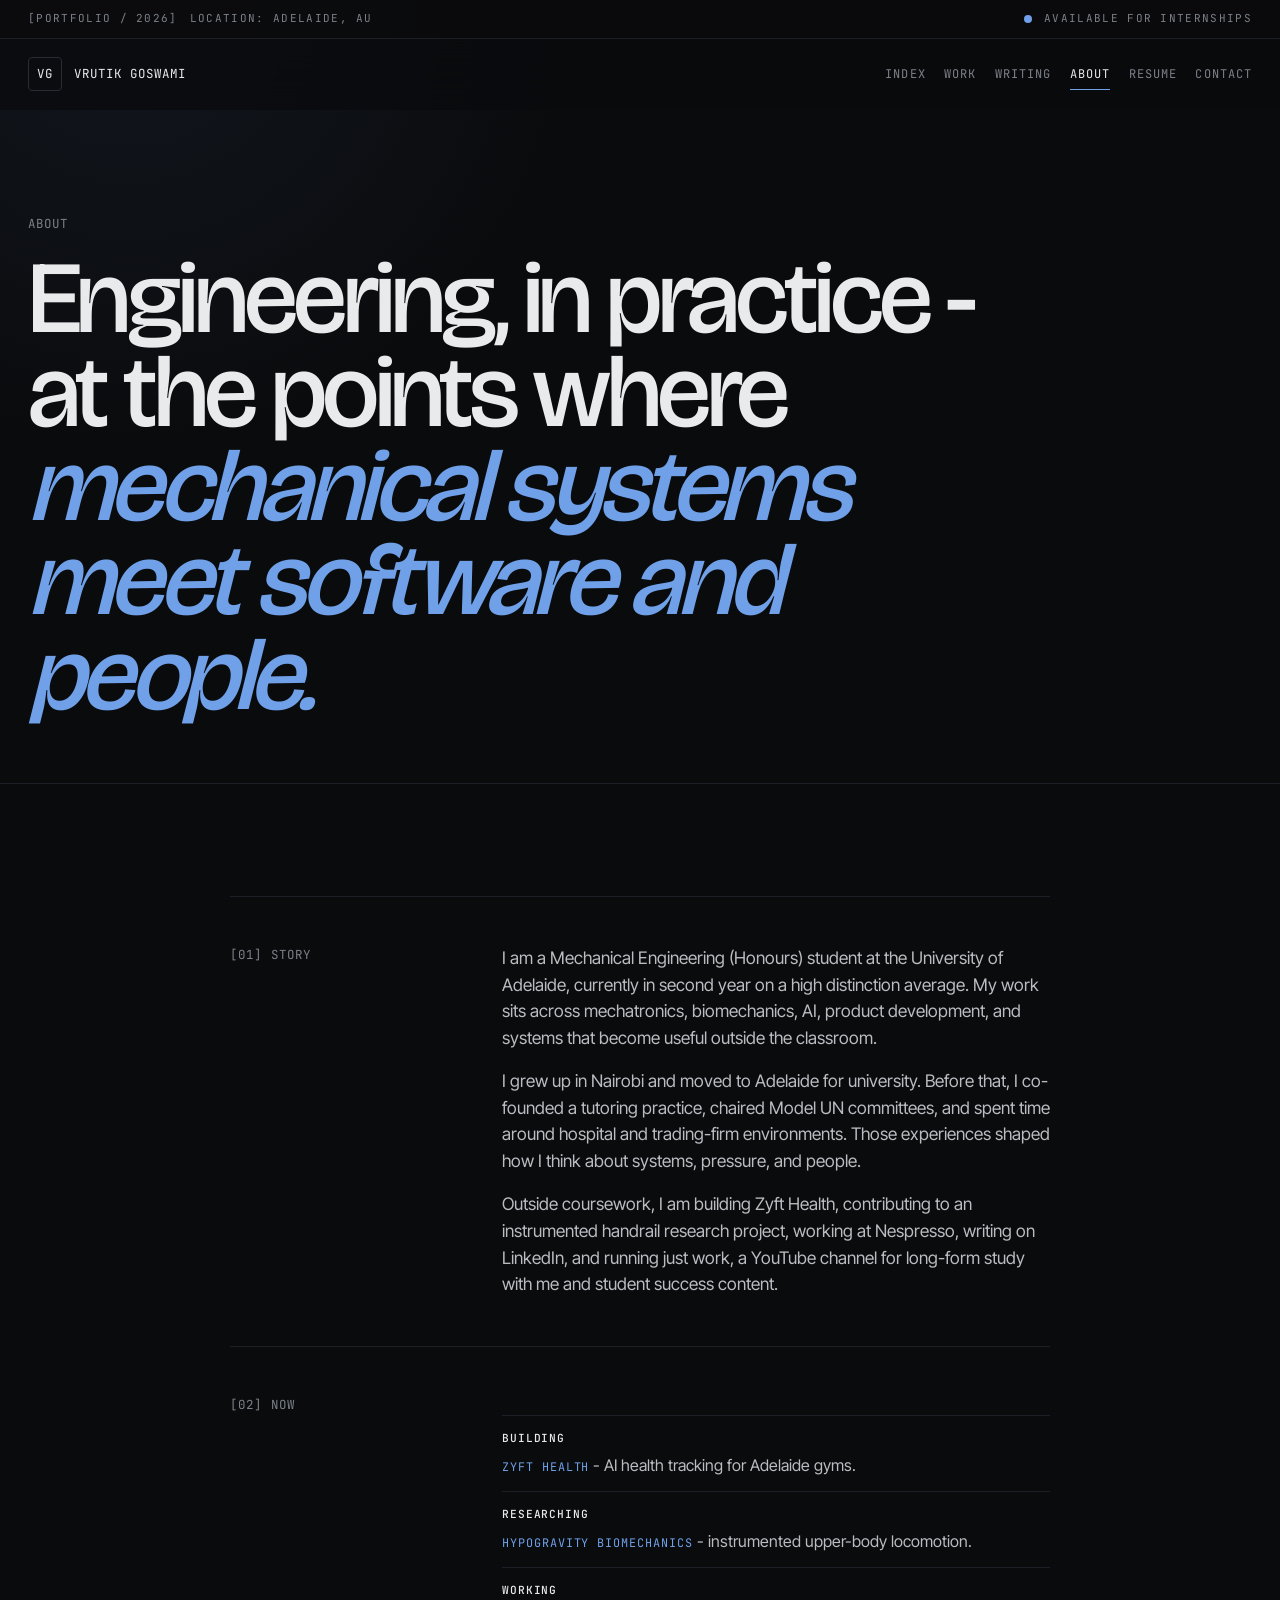
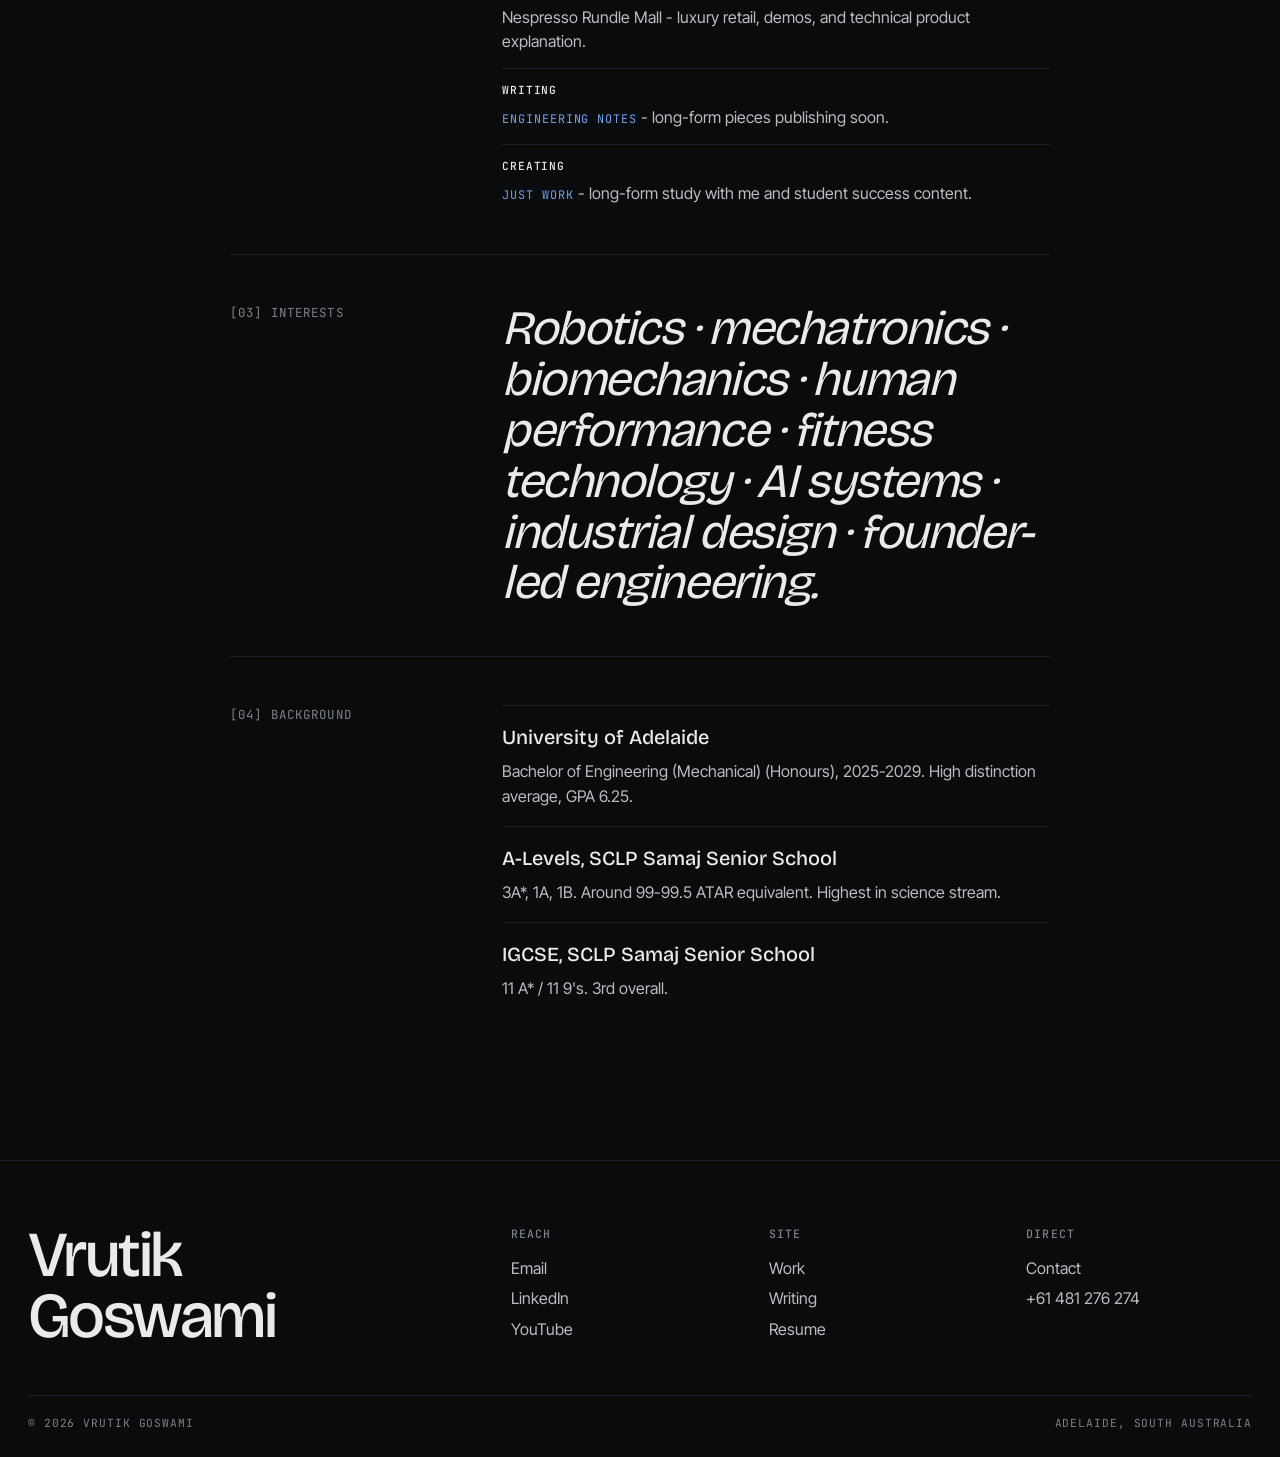
==== about.html @ ba820db0 "Publish portfolio website" ====
<!DOCTYPE html>
<html lang="en">
<head>
  <meta charset="utf-8">
  <meta name="viewport" content="width=device-width, initial-scale=1">
  <title>About &mdash; Vrutik Goswami</title>
  <meta name="description" content="About Vrutik Goswami: mechanical engineering student in Adelaide working across mechatronics, biomechanics, AI systems, and product development.">
  <meta name="theme-color" content="#0A0B0D">
  <meta property="og:title" content="About &mdash; Vrutik Goswami">
  <meta property="og:description" content="Vrutik Goswami's background, current work, interests, and engineering story.">
  <meta property="og:type" content="website">
  <meta property="og:url" content="https://vrutikgoswami.github.io/about.html">
  <link rel="preconnect" href="https://fonts.googleapis.com">
  <link rel="preconnect" href="https://fonts.gstatic.com" crossorigin>
  <link href="https://fonts.googleapis.com/css2?family=Bricolage+Grotesque:wght@400;500;600&family=Inter+Tight:wght@400;500;600&family=JetBrains+Mono:wght@400;500&display=swap" rel="stylesheet">
  <link rel="stylesheet" href="assets/css/styles.css">
</head>
<body>
  <div class="site-status"><div class="container status-inner"><div class="status-left"><span>[PORTFOLIO / 2026]</span><span>LOCATION: ADELAIDE, AU</span></div><div class="status-right"><span class="status-dot" aria-hidden="true"></span><span>AVAILABLE FOR INTERNSHIPS</span></div></div></div>
  <header class="site-header" data-header>
    <nav class="container nav" aria-label="Primary navigation">
      <a class="brand" href="index.html"><span class="brand-mark">VG</span><span>Vrutik Goswami</span></a>
      <button class="nav-toggle" type="button" data-nav-toggle aria-label="Toggle navigation" aria-expanded="false"><span></span></button>
      <div class="nav-links"><a href="index.html">Index</a><a href="projects.html">Work</a><a href="writing.html">Writing</a><a href="about.html" aria-current="page">About</a><a href="resume.html">Resume</a><a href="contact.html">Contact</a></div>
    </nav>
  </header>

  <main>
    <section class="page-hero">
      <div class="container">
        <p class="eyebrow">About</p>
        <h1 class="page-title">Engineering, in practice - at the points where <em class="accent">mechanical systems meet software and people.</em></h1>
      </div>
    </section>

    <section class="section">
      <div class="container-narrow">
        <article class="about-grid reveal">
          <div class="sticky-label">[01] Story</div>
          <div class="prose">
            <p>I am a Mechanical Engineering (Honours) student at the University of Adelaide, currently in second year on a high distinction average. My work sits across mechatronics, biomechanics, AI, product development, and systems that become useful outside the classroom.</p>
            <p>I grew up in Nairobi and moved to Adelaide for university. Before that, I co-founded a tutoring practice, chaired Model UN committees, and spent time around hospital and trading-firm environments. Those experiences shaped how I think about systems, pressure, and people.</p>
            <p>Outside coursework, I am building Zyft Health, contributing to an instrumented handrail research project, working at Nespresso, writing on LinkedIn, and running just work, a YouTube channel for long-form study with me and student success content.</p>
          </div>
        </article>
        <article class="about-grid reveal">
          <div class="sticky-label">[02] Now</div>
          <ul class="focus-list">
            <li><strong>Building</strong><span><a class="text-link" href="zyft-health.html">Zyft Health</a> - AI health tracking for Adelaide gyms.</span></li>
            <li><strong>Researching</strong><span><a class="text-link" href="handrail.html">Hypogravity biomechanics</a> - instrumented upper-body locomotion.</span></li>
            <li><strong>Working</strong><span>Nespresso Rundle Mall - luxury retail, demos, and technical product explanation.</span></li>
            <li><strong>Writing</strong><span><a class="text-link" href="writing.html">Engineering notes</a> - long-form pieces publishing soon.</span></li>
            <li><strong>Creating</strong><span><a class="text-link" href="https://www.youtube.com/@justworkingofficial">just work</a> - long-form study with me and student success content.</span></li>
          </ul>
        </article>
        <article class="about-grid reveal">
          <div class="sticky-label">[03] Interests</div>
          <p class="large-line">Robotics &middot; mechatronics &middot; biomechanics &middot; human performance &middot; fitness technology &middot; AI systems &middot; industrial design &middot; founder-led engineering.</p>
        </article>
        <article class="about-grid reveal">
          <div class="sticky-label">[04] Background</div>
          <ul class="entry-list">
            <li><h3>University of Adelaide</h3><p>Bachelor of Engineering (Mechanical) (Honours), 2025-2029. High distinction average, GPA 6.25.</p></li>
            <li><h3>A-Levels, SCLP Samaj Senior School</h3><p>3A*, 1A, 1B. Around 99-99.5 ATAR equivalent. Highest in science stream.</p></li>
            <li><h3>IGCSE, SCLP Samaj Senior School</h3><p>11 A* / 11 9's. 3rd overall.</p></li>
          </ul>
        </article>
      </div>
    </section>
  </main>

  <footer class="site-footer">
    <div class="container"><div class="footer-grid"><div><p class="footer-brand">Vrutik<br>Goswami</p></div><div class="footer-col"><h2>Reach</h2><a href="mailto:vrutikgoswami2@gmail.com">Email</a><a href="https://www.linkedin.com/in/vrutik-goswami-198703352/">LinkedIn</a><a href="https://www.youtube.com/@justworkingofficial">YouTube</a></div><div class="footer-col"><h2>Site</h2><a href="projects.html">Work</a><a href="writing.html">Writing</a><a href="resume.html">Resume</a></div><div class="footer-col"><h2>Direct</h2><a href="contact.html">Contact</a><a href="tel:+61481276274">+61 481 276 274</a></div></div><div class="footer-bottom"><span>&copy; <span data-year></span> Vrutik Goswami</span><span>Adelaide, South Australia</span></div></div>
  </footer>
  <script src="assets/js/main.js"></script>
</body>
</html>
---- assets/css/styles.css ----
:root {
  --bg: #0a0b0d;
  --bg-elev: #101216;
  --bg-elev-2: #161920;
  --fg: #e8eaec;
  --fg-soft: #b9bcc1;
  --fg-muted: #7c8088;
  --fg-subtle: #4a4d54;
  --line: #1c1f26;
  --line-strong: #282c34;
  --accent: #6fa0e8;
  --accent-soft: rgba(111, 160, 232, 0.1);
  --font-display: "Bricolage Grotesque", system-ui, sans-serif;
  --font-body: "Inter Tight", system-ui, sans-serif;
  --font-mono: "JetBrains Mono", ui-monospace, SFMono-Regular, Menlo, monospace;
  --container: 1280px;
  --narrow: 820px;
  --gutter: 1.75rem;
  --ease: cubic-bezier(0.2, 0.85, 0.3, 1);
}

* {
  box-sizing: border-box;
}

html {
  background: var(--bg);
  color: var(--fg);
  font-size: 16px;
  scroll-behavior: smooth;
}

body {
  margin: 0;
  min-width: 320px;
  background:
    radial-gradient(circle at 10% 0%, rgba(111, 160, 232, 0.08), transparent 28rem),
    var(--bg);
  color: var(--fg);
  font-family: var(--font-body);
  line-height: 1.55;
}

body.nav-open {
  overflow: hidden;
}

a {
  color: inherit;
  text-decoration: none;
}

a:focus-visible,
button:focus-visible {
  outline: 2px solid var(--accent);
  outline-offset: 4px;
}

img,
svg {
  display: block;
  max-width: 100%;
}

main {
  min-height: 60vh;
}

.container {
  width: min(100% - (var(--gutter) * 2), var(--container));
  margin-inline: auto;
}

.container-narrow {
  width: min(100% - (var(--gutter) * 2), var(--narrow));
  margin-inline: auto;
}

.site-status {
  border-bottom: 1px solid var(--line);
  background: rgba(10, 11, 13, 0.9);
  color: var(--fg-muted);
  font-family: var(--font-mono);
  font-size: 0.6875rem;
  letter-spacing: 0.12em;
  text-transform: uppercase;
}

.status-inner {
  display: flex;
  min-height: 38px;
  align-items: center;
  justify-content: space-between;
  gap: 1rem;
}

.status-left,
.status-right {
  display: flex;
  flex-wrap: wrap;
  align-items: center;
  gap: 0.75rem;
}

.status-dot {
  display: inline-block;
  width: 8px;
  height: 8px;
  border-radius: 999px;
  background: var(--accent);
  box-shadow: 0 0 0 0 rgba(111, 160, 232, 0.36);
  animation: pulse 2.4s infinite;
}

.site-header {
  position: sticky;
  top: 0;
  z-index: 50;
  border-bottom: 1px solid transparent;
  background: rgba(10, 11, 13, 0.78);
  backdrop-filter: blur(18px);
  transition: border-color 220ms var(--ease), background 220ms var(--ease);
}

.site-header.is-scrolled {
  border-color: var(--line);
  background: rgba(10, 11, 13, 0.94);
}

.nav {
  display: flex;
  min-height: 70px;
  align-items: center;
  justify-content: space-between;
  gap: 1.5rem;
}

.brand {
  display: inline-flex;
  align-items: center;
  gap: 0.75rem;
  font-family: var(--font-mono);
  font-size: 0.78rem;
  letter-spacing: 0.08em;
  text-transform: uppercase;
}

.brand-mark {
  display: grid;
  width: 34px;
  height: 34px;
  place-items: center;
  border: 1px solid var(--line-strong);
  border-radius: 4px;
  color: var(--fg);
}

.nav-links {
  display: flex;
  align-items: center;
  gap: 1.15rem;
  font-family: var(--font-mono);
  font-size: 0.75rem;
  letter-spacing: 0.09em;
  text-transform: uppercase;
}

.nav-links a {
  position: relative;
  color: var(--fg-muted);
  transition: color 200ms var(--ease);
}

.nav-links a::after {
  position: absolute;
  right: 0;
  bottom: -0.45rem;
  left: 0;
  height: 1px;
  background: var(--accent);
  content: "";
  transform: scaleX(0);
  transform-origin: left;
  transition: transform 220ms var(--ease);
}

.nav-links a:hover,
.nav-links a[aria-current="page"] {
  color: var(--fg);
}

.nav-links a[aria-current="page"]::after,
.nav-links a:hover::after {
  transform: scaleX(1);
}

.nav-toggle {
  display: none;
  width: 42px;
  height: 42px;
  border: 1px solid var(--line-strong);
  border-radius: 4px;
  background: var(--bg-elev);
  color: var(--fg);
  cursor: pointer;
}

.nav-toggle span,
.nav-toggle::before,
.nav-toggle::after {
  display: block;
  width: 18px;
  height: 1px;
  margin: 0 auto;
  background: currentColor;
  content: "";
  transition: transform 220ms var(--ease), opacity 220ms var(--ease);
}

.nav-toggle span {
  margin-block: 5px;
}

body.nav-open .nav-toggle::before {
  transform: translateY(6px) rotate(45deg);
}

body.nav-open .nav-toggle span {
  opacity: 0;
}

body.nav-open .nav-toggle::after {
  transform: translateY(-6px) rotate(-45deg);
}

.hero {
  position: relative;
  overflow: hidden;
  padding: 6.5rem 0 3.5rem;
}

.hero::before {
  position: absolute;
  inset: 0 auto auto 0;
  width: min(66vw, 760px);
  height: 560px;
  background-image:
    linear-gradient(rgba(255, 255, 255, 0.035) 1px, transparent 1px),
    linear-gradient(90deg, rgba(255, 255, 255, 0.035) 1px, transparent 1px);
  background-size: 44px 44px;
  content: "";
  mask-image: radial-gradient(circle at 0 0, black, transparent 72%);
  pointer-events: none;
}

.page-hero {
  padding: 6.5rem 0 3.75rem;
  border-bottom: 1px solid var(--line);
}

.eyebrow,
.meta-label,
.tile-index,
.tile-meta,
.mono {
  font-family: var(--font-mono);
  letter-spacing: 0.09em;
  text-transform: uppercase;
}

.eyebrow {
  margin: 0 0 1.15rem;
  color: var(--fg-muted);
  font-size: 0.78rem;
}

.hero-title,
.page-title {
  margin: 0;
  font-family: var(--font-display);
  font-weight: 500;
  letter-spacing: -0.045em;
}

.hero-title {
  max-width: 11ch;
  font-size: clamp(3.5rem, 11vw, 9rem);
  line-height: 0.9;
}

.page-title {
  max-width: 980px;
  font-size: clamp(3.25rem, 8vw, 7.5rem);
  line-height: 0.92;
}

.hero-copy,
.page-copy {
  max-width: 760px;
  color: var(--fg-soft);
  font-family: var(--font-display);
  font-size: clamp(1.45rem, 3vw, 2.35rem);
  line-height: 1.12;
  letter-spacing: -0.025em;
}

.page-copy {
  margin: 1.5rem 0 0;
}

.title-pop {
  color: var(--accent);
  font-style: italic;
}

.title-pop-strong {
  display: inline-block;
  color: var(--fg);
  font-size: 1.08em;
  text-decoration: underline;
  text-decoration-color: var(--accent);
  text-decoration-thickness: 0.08em;
  text-underline-offset: 0.12em;
}

.hero-copy em,
.page-copy em,
.accent {
  color: var(--accent);
  font-style: italic;
}

.tag-row {
  display: flex;
  flex-wrap: wrap;
  gap: 0.55rem;
  margin: 1.35rem 0 1.6rem;
}

.tag-pill {
  display: inline-flex;
  align-items: center;
  gap: 0.45rem;
  min-height: 30px;
  border: 1px solid var(--line-strong);
  border-radius: 999px;
  padding: 0.35rem 0.7rem;
  color: var(--fg-soft);
  font-family: var(--font-mono);
  font-size: 0.68rem;
  letter-spacing: 0.08em;
  text-transform: uppercase;
}

.tag-pill.accented {
  border-color: rgba(111, 160, 232, 0.45);
  background: var(--accent-soft);
  color: var(--fg);
}

.button-row {
  display: flex;
  flex-wrap: wrap;
  gap: 0.75rem;
  margin-top: 1.8rem;
}

.button {
  display: inline-flex;
  min-height: 44px;
  align-items: center;
  justify-content: center;
  border: 1px solid var(--line-strong);
  border-radius: 4px;
  padding: 0.75rem 1rem;
  background: var(--bg-elev);
  color: var(--fg);
  font-family: var(--font-mono);
  font-size: 0.76rem;
  letter-spacing: 0.08em;
  text-transform: uppercase;
  transition: border-color 220ms var(--ease), background 220ms var(--ease), color 220ms var(--ease), transform 220ms var(--ease);
}

.button:hover {
  border-color: var(--accent);
  background: var(--bg-elev-2);
  transform: translateY(-2px);
}

.button-primary {
  border-color: var(--fg);
  background: var(--fg);
  color: var(--bg);
}

.button-primary:hover {
  border-color: var(--accent);
  background: var(--accent);
  color: var(--bg);
}

.section {
  padding: 7rem 0;
}

.section-tight {
  padding: 4.5rem 0;
}

.tile-grid {
  display: grid;
  grid-auto-flow: dense;
  grid-template-columns: repeat(6, minmax(0, 1fr));
  gap: 1rem;
}

.tile {
  position: relative;
  display: flex;
  min-height: 280px;
  flex-direction: column;
  overflow: hidden;
  border: 1px solid var(--line);
  border-radius: 14px;
  padding: 1.75rem;
  background: var(--bg-elev);
  transition: border-color 250ms var(--ease), background 250ms var(--ease), transform 350ms var(--ease);
}

.tile:hover {
  border-color: var(--accent);
  background: var(--bg-elev-2);
  transform: translateY(-3px);
}

.tile:hover .arrow {
  transform: translateX(5px);
}

.tile:hover .visual::after {
  transform: scale(1.02);
}

.tile-large {
  grid-column: span 4;
  min-height: 560px;
}

.tile-medium {
  grid-column: span 3;
}

.tile-small {
  grid-column: span 2;
}

.tile-wide {
  grid-column: span 3;
}

.tile-full {
  grid-column: 1 / -1;
}

.tile-top {
  display: flex;
  align-items: center;
  justify-content: space-between;
  gap: 0.75rem;
  margin-bottom: 1.25rem;
}

.tile-index,
.tile-meta {
  color: var(--fg-muted);
  font-size: 0.72rem;
}

.tile-meta {
  display: inline-flex;
  align-items: center;
  gap: 0.45rem;
}

.tile-meta.live,
.tile-meta.progress {
  color: var(--accent);
}

.visual {
  position: relative;
  min-height: 190px;
  overflow: hidden;
  border: 1px solid var(--line);
  border-radius: 8px;
  margin-bottom: 1.55rem;
  background:
    linear-gradient(135deg, rgba(111, 160, 232, 0.08), transparent 45%),
    repeating-linear-gradient(90deg, rgba(255, 255, 255, 0.04) 0 1px, transparent 1px 24px),
    repeating-linear-gradient(0deg, rgba(255, 255, 255, 0.035) 0 1px, transparent 1px 24px),
    #0c0e12;
}

.visual::before,
.visual::after {
  position: absolute;
  content: "";
  transition: transform 320ms var(--ease);
}

.visual::before {
  inset: 16%;
  border: 1px dashed rgba(111, 160, 232, 0.32);
  border-radius: 6px;
}

.visual::after {
  right: 13%;
  bottom: 18%;
  width: 42%;
  height: 30%;
  border: 1px solid rgba(232, 234, 236, 0.18);
  border-radius: 8px;
  background: rgba(111, 160, 232, 0.06);
}

.visual-handrail::after {
  right: auto;
  left: 18%;
  width: 62%;
  height: 14px;
  border-radius: 999px;
  transform: rotate(-8deg);
}

.tile h2,
.tile h3 {
  margin: 0;
  font-family: var(--font-display);
  font-weight: 500;
  letter-spacing: -0.025em;
  line-height: 1.02;
}

.tile h2 {
  font-size: clamp(2.1rem, 4vw, 3.2rem);
}

.tile h3 {
  font-size: clamp(1.45rem, 2vw, 2rem);
}

.tile p {
  margin: 0.85rem 0 0;
  color: var(--fg-soft);
}

.tile-footer {
  display: flex;
  flex-wrap: wrap;
  align-items: end;
  justify-content: space-between;
  gap: 1rem;
  margin-top: auto;
  padding-top: 1.4rem;
}

.arrow-link,
.text-link {
  color: var(--fg);
  font-family: var(--font-mono);
  font-size: 0.74rem;
  letter-spacing: 0.08em;
  text-transform: uppercase;
}

.arrow {
  display: inline-block;
  transition: transform 220ms var(--ease);
}

.text-link {
  color: var(--accent);
}

.focus-list,
.stat-list,
.plain-list,
.dash-list {
  display: grid;
  gap: 0.85rem;
  margin: 1.25rem 0 0;
  padding: 0;
  list-style: none;
}

.focus-list li,
.stat-list li {
  display: grid;
  gap: 0.35rem;
  border-top: 1px solid var(--line);
  padding-top: 0.85rem;
}

.focus-list strong,
.stat-list strong,
.dash-list strong {
  color: var(--fg);
  font-family: var(--font-mono);
  font-size: 0.7rem;
  font-weight: 500;
  letter-spacing: 0.08em;
  text-transform: uppercase;
}

.focus-list span,
.stat-list span {
  color: var(--fg-soft);
}

.empty-state {
  display: grid;
  min-height: 160px;
  place-items: center;
  border: 1px dashed var(--line-strong);
  border-radius: 8px;
  margin-top: 1.35rem;
  padding: 1.5rem;
  color: var(--fg-muted);
  text-align: center;
}

.article-list {
  display: grid;
  gap: 1rem;
}

.article-card {
  display: grid;
  gap: 1rem;
  border: 1px solid var(--line);
  border-radius: 14px;
  padding: 1.5rem;
  background: var(--bg-elev);
  transition: border-color 250ms var(--ease), background 250ms var(--ease), transform 350ms var(--ease);
}

.article-card:hover {
  border-color: var(--accent);
  background: var(--bg-elev-2);
  transform: translateY(-3px);
}

.article-card h2 {
  margin: 0;
  font-family: var(--font-display);
  font-size: clamp(1.7rem, 3vw, 2.5rem);
  font-weight: 500;
  letter-spacing: -0.03em;
  line-height: 1;
}

.article-card p {
  margin: 0;
  color: var(--fg-soft);
}

.article-body {
  color: var(--fg-soft);
  font-size: 1.08rem;
}

.article-intro-grid {
  display: grid;
  grid-template-columns: minmax(0, 1.15fr) minmax(260px, 0.85fr);
  gap: 2rem;
  align-items: start;
}

.article-body h2 {
  margin: 2.4rem 0 0.75rem;
  color: var(--fg);
  font-family: var(--font-display);
  font-size: clamp(1.7rem, 4vw, 2.6rem);
  font-weight: 500;
  letter-spacing: -0.03em;
  line-height: 1.05;
}

.article-body p {
  margin: 0 0 1.1rem;
}

.article-body ul,
.article-body ol {
  margin: 0 0 1.25rem;
  padding-left: 1.2rem;
}

.article-body li {
  margin-bottom: 0.55rem;
}

.article-image {
  overflow: hidden;
  border: 1px solid var(--line);
  border-radius: 14px;
  margin: 0;
  background: var(--bg-elev);
}

.article-image img {
  width: 100%;
  height: auto;
}

.article-image-placeholder {
  display: grid;
  min-height: 260px;
  place-items: center;
  border-style: dashed;
  padding: 2rem;
  color: var(--fg-muted);
  text-align: center;
}

@media (max-width: 760px) {
  .article-intro-grid {
    grid-template-columns: 1fr;
  }
}

.about-grid,
.case-section,
.resume-grid {
  display: grid;
  grid-template-columns: minmax(150px, 240px) minmax(0, 1fr);
  gap: 2rem;
  border-top: 1px solid var(--line);
  padding: 3rem 0;
}

.sticky-label {
  position: sticky;
  top: 100px;
  align-self: start;
  color: var(--fg-muted);
  font-family: var(--font-mono);
  font-size: 0.78rem;
  letter-spacing: 0.09em;
  text-transform: uppercase;
}

.prose {
  color: var(--fg-soft);
  font-size: 1.08rem;
}

.prose p {
  margin: 0 0 1rem;
}

.prose p:last-child {
  margin-bottom: 0;
}

.large-line {
  margin: 0;
  color: var(--fg);
  font-family: var(--font-display);
  font-size: clamp(1.75rem, 4vw, 3rem);
  font-style: italic;
  letter-spacing: -0.03em;
  line-height: 1.06;
}

.entry-list {
  display: grid;
  gap: 1.1rem;
  margin: 0;
  padding: 0;
  list-style: none;
}

.entry-list li {
  border-top: 1px solid var(--line);
  padding-top: 1rem;
}

.entry-list h3 {
  margin: 0 0 0.35rem;
  color: var(--fg);
  font-family: var(--font-display);
  font-size: 1.25rem;
  font-weight: 500;
}

.entry-list p {
  margin: 0;
  color: var(--fg-soft);
}

.meta-band {
  display: grid;
  grid-template-columns: repeat(5, minmax(0, 1fr));
  gap: 1px;
  overflow: hidden;
  border: 1px solid var(--line);
  border-radius: 8px;
  margin-bottom: 3rem;
  background: var(--line);
}

.meta-item {
  min-height: 92px;
  padding: 1rem;
  background: var(--bg-elev);
}

.meta-item span {
  display: block;
  margin-bottom: 0.55rem;
  color: var(--fg-muted);
  font-family: var(--font-mono);
  font-size: 0.68rem;
  letter-spacing: 0.08em;
  text-transform: uppercase;
}

.meta-item strong {
  color: var(--fg);
  font-family: var(--font-mono);
  font-size: 0.8rem;
  font-weight: 500;
}

.case-title {
  margin: 0;
  font-family: var(--font-display);
  font-size: clamp(3rem, 8vw, 7rem);
  font-weight: 500;
  letter-spacing: -0.045em;
  line-height: 0.92;
}

.case-summary {
  max-width: 820px;
  margin: 1.6rem 0 0;
  color: var(--fg-soft);
  font-family: var(--font-display);
  font-size: clamp(1.45rem, 3vw, 2.25rem);
  font-style: italic;
  letter-spacing: -0.025em;
  line-height: 1.12;
}

.sub-block {
  margin-bottom: 1.75rem;
}

.sub-block:last-child {
  margin-bottom: 0;
}

.sub-block h3 {
  margin: 0 0 0.55rem;
  color: var(--fg);
  font-family: var(--font-mono);
  font-size: 0.78rem;
  font-weight: 500;
  letter-spacing: 0.08em;
  text-transform: uppercase;
}

.dash-list li {
  position: relative;
  padding-left: 1.1rem;
  color: var(--fg-soft);
}

.dash-list li::before {
  position: absolute;
  left: 0;
  color: var(--accent);
  content: "-";
}

.case-nav {
  display: grid;
  grid-template-columns: repeat(3, minmax(0, 1fr));
  gap: 1px;
  overflow: hidden;
  border: 1px solid var(--line);
  border-radius: 8px;
  margin-top: 3rem;
  background: var(--line);
}

.case-nav a {
  padding: 1.2rem;
  background: var(--bg-elev);
  color: var(--fg-soft);
  font-family: var(--font-mono);
  font-size: 0.75rem;
  letter-spacing: 0.08em;
  text-transform: uppercase;
  transition: background 220ms var(--ease), color 220ms var(--ease);
}

.case-nav a:hover {
  background: var(--bg-elev-2);
  color: var(--accent);
}

.resume-head {
  display: flex;
  align-items: end;
  justify-content: space-between;
  gap: 1.5rem;
}

.code-header {
  display: inline-block;
  border-left: 3px solid var(--accent);
  background: var(--bg-elev-2);
  padding: 0.5rem 0.75rem;
  font-family: var(--font-mono);
  font-size: 0.875rem;
  letter-spacing: 0.08em;
}

.code-header::before {
  margin-right: 0.3rem;
  opacity: 0.5;
  content: "```";
}

.code-header::after {
  margin-left: 0.3rem;
  opacity: 0.5;
  content: "```";
}

.resume-list {
  display: grid;
  gap: 0.8rem;
  margin: 0;
  padding-left: 1.15rem;
  color: var(--fg-soft);
}

.resume-list em {
  color: var(--fg);
}

.contact-list {
  display: grid;
  gap: 1.4rem;
  margin-top: 3rem;
}

.contact-link {
  display: block;
  border-top: 1px solid var(--line);
  padding-top: 1rem;
}

.contact-link span {
  display: block;
  margin-bottom: 0.25rem;
  color: var(--fg-muted);
  font-family: var(--font-mono);
  font-size: 0.74rem;
  letter-spacing: 0.08em;
  text-transform: uppercase;
}

.contact-link strong {
  color: var(--fg);
  font-family: var(--font-display);
  font-size: clamp(1.5rem, 5vw, 2.25rem);
  font-weight: 500;
  letter-spacing: -0.025em;
  transition: color 220ms var(--ease);
  overflow-wrap: anywhere;
}

.contact-link:hover strong {
  color: var(--accent);
}

.site-footer {
  border-top: 1px solid var(--line);
  padding: 4rem 0 1.5rem;
}

.footer-grid {
  display: grid;
  grid-template-columns: 2fr repeat(3, 1fr);
  gap: 2rem;
}

.footer-brand {
  margin: 0;
  font-family: var(--font-display);
  font-size: clamp(2rem, 5vw, 4rem);
  font-weight: 500;
  letter-spacing: -0.04em;
  line-height: 0.95;
}

.footer-col h2 {
  margin: 0 0 0.8rem;
  color: var(--fg-muted);
  font-family: var(--font-mono);
  font-size: 0.72rem;
  font-weight: 500;
  letter-spacing: 0.09em;
  text-transform: uppercase;
}

.footer-col a,
.footer-col p {
  display: block;
  margin: 0.35rem 0;
  color: var(--fg-soft);
}

.footer-col a:hover {
  color: var(--accent);
}

.footer-bottom {
  display: flex;
  flex-wrap: wrap;
  justify-content: space-between;
  gap: 1rem;
  border-top: 1px solid var(--line);
  margin-top: 3rem;
  padding-top: 1.2rem;
  color: var(--fg-muted);
  font-family: var(--font-mono);
  font-size: 0.7rem;
  letter-spacing: 0.08em;
  text-transform: uppercase;
}

.reveal {
  opacity: 0;
  transform: translateY(14px);
}

.reveal.is-visible {
  opacity: 1;
  transform: translateY(0);
  transition: opacity 700ms var(--ease), transform 700ms var(--ease);
}

@keyframes pulse {
  0% {
    box-shadow: 0 0 0 0 rgba(111, 160, 232, 0.36);
  }
  70% {
    box-shadow: 0 0 0 9px rgba(111, 160, 232, 0);
  }
  100% {
    box-shadow: 0 0 0 0 rgba(111, 160, 232, 0);
  }
}

@media (max-width: 900px) {
  .tile-grid {
    grid-template-columns: repeat(4, minmax(0, 1fr));
  }

  .tile-large,
  .tile-medium,
  .tile-wide {
    grid-column: span 4;
  }

  .tile-small {
    grid-column: span 2;
  }

  .meta-band,
  .footer-grid {
    grid-template-columns: repeat(2, minmax(0, 1fr));
  }

  .resume-head {
    display: grid;
  }
}

@media (max-width: 760px) {
  :root {
    --gutter: 1.1rem;
  }

  .status-inner {
    align-items: flex-start;
    flex-direction: column;
    justify-content: center;
    padding-block: 0.65rem;
  }

  .nav-toggle {
    display: block;
  }

  .nav-links {
    position: fixed;
    top: 109px;
    right: 0;
    left: 0;
    display: grid;
    gap: 0;
    border-bottom: 1px solid var(--line);
    background: rgba(10, 11, 13, 0.98);
    padding: 0.75rem var(--gutter) 1.25rem;
    opacity: 0;
    pointer-events: none;
    transform: translateY(-8px);
    transition: opacity 220ms var(--ease), transform 220ms var(--ease);
  }

  body.nav-open .nav-links {
    opacity: 1;
    pointer-events: auto;
    transform: translateY(0);
  }

  .nav-links a {
    border-top: 1px solid var(--line);
    padding: 1rem 0;
  }

  .nav-links a::after {
    display: none;
  }

  .hero,
  .page-hero {
    padding-top: 4.5rem;
  }

  .section {
    padding: 4.5rem 0;
  }

  .about-grid,
  .case-section,
  .resume-grid {
    grid-template-columns: 1fr;
    gap: 1rem;
    padding: 2.25rem 0;
  }

  .sticky-label {
    position: static;
  }

  .case-nav {
    grid-template-columns: 1fr;
  }
}

@media (max-width: 640px) {
  .tile-grid {
    grid-template-columns: repeat(2, minmax(0, 1fr));
  }

  .tile,
  .tile-large,
  .tile-medium,
  .tile-small,
  .tile-wide {
    grid-column: 1 / -1;
    min-height: auto;
    padding: 1.2rem;
  }

  .visual {
    min-height: 150px;
  }

  .meta-band,
  .footer-grid {
    grid-template-columns: 1fr;
  }

  .footer-bottom {
    display: grid;
  }
}

@media (prefers-reduced-motion: reduce) {
  *,
  *::before,
  *::after {
    animation-duration: 0.01ms !important;
    animation-iteration-count: 1 !important;
    scroll-behavior: auto !important;
    transition-duration: 0.01ms !important;
  }

  .reveal {
    opacity: 1;
    transform: none;
  }
}
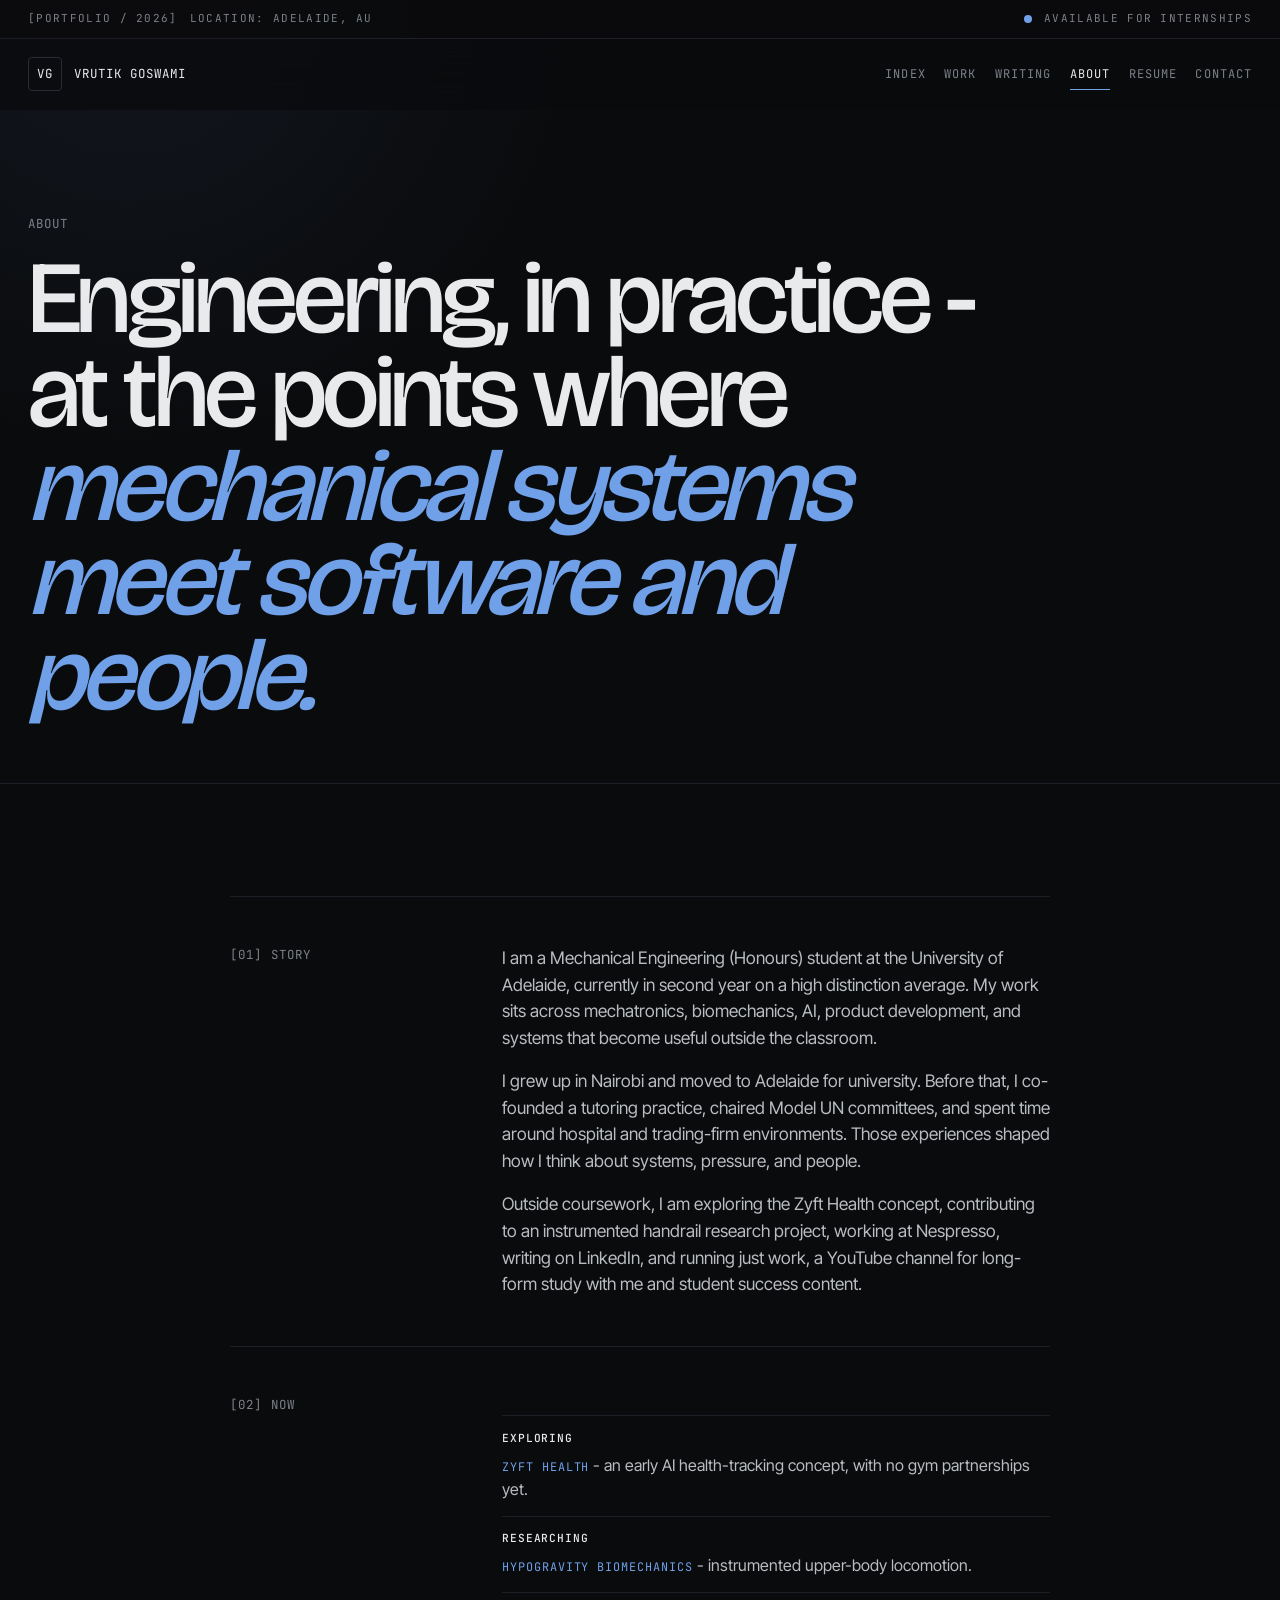
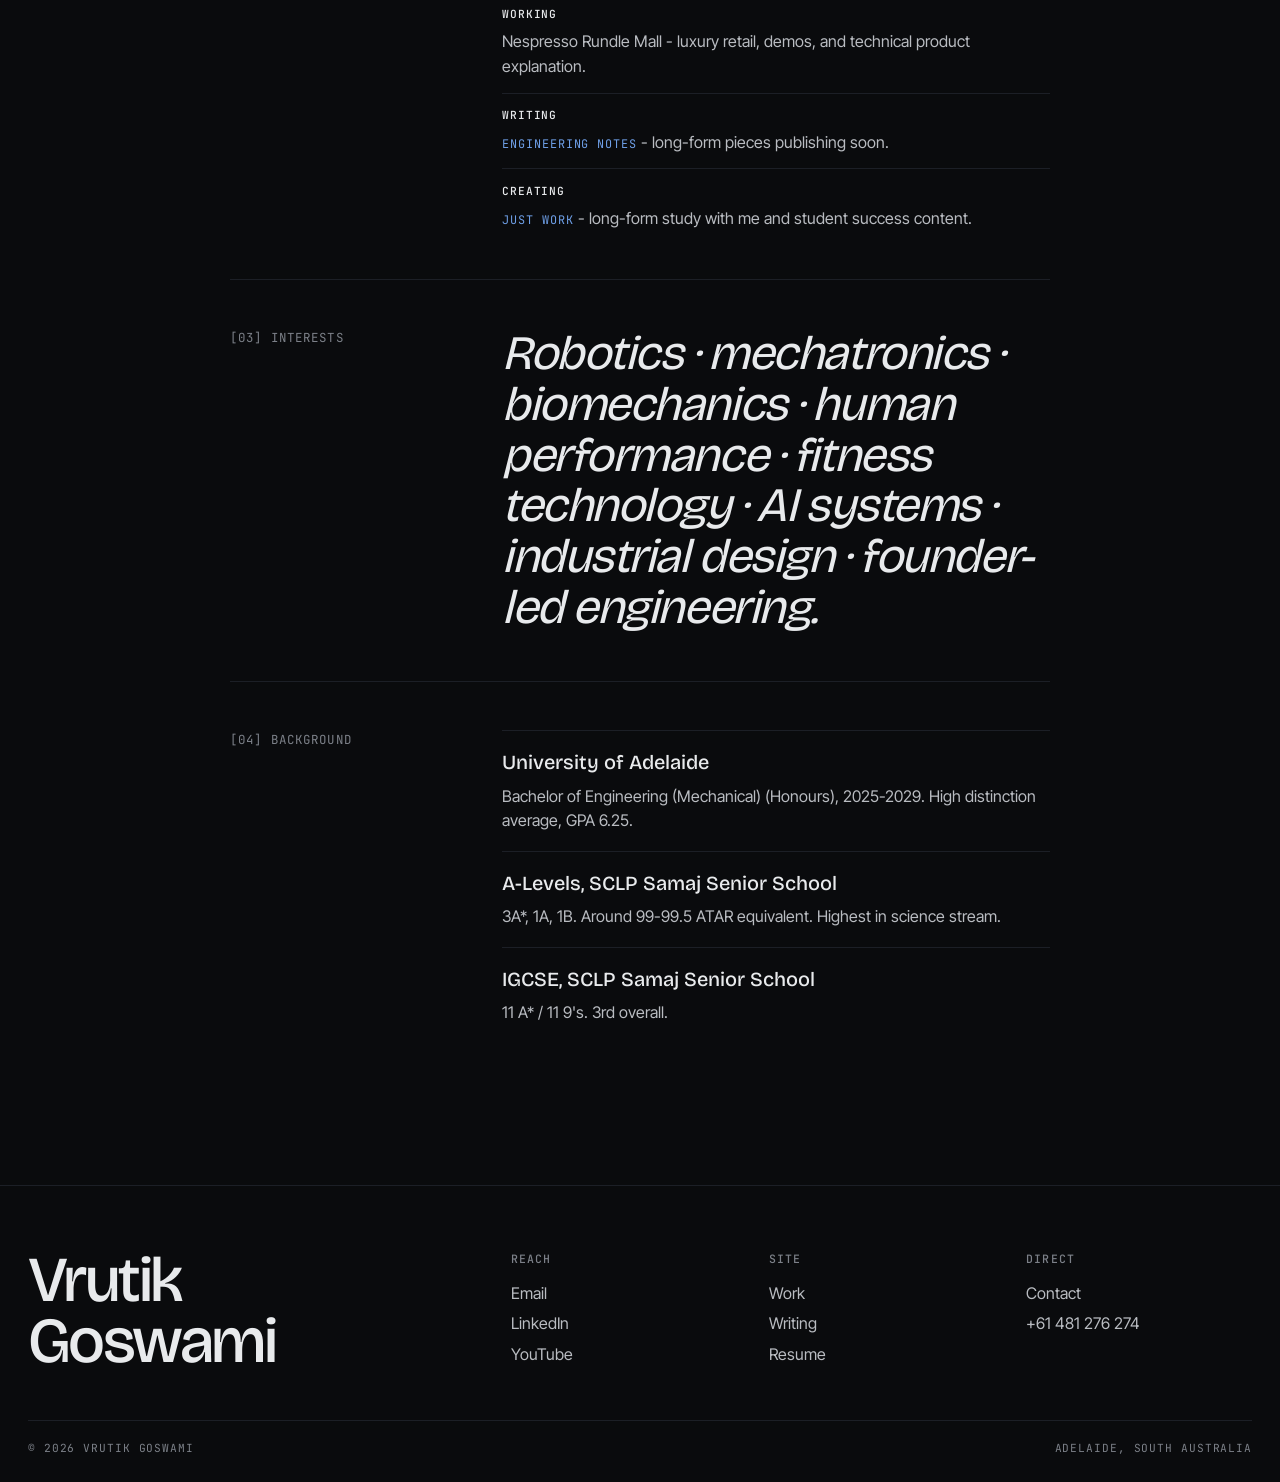
==== commit 331e6c98: "Clarify Zyft concept status" ====
--- a/about.html
+++ b/about.html
@@ -40,13 +40,13 @@
           <div class="prose">
             <p>I am a Mechanical Engineering (Honours) student at the University of Adelaide, currently in second year on a high distinction average. My work sits across mechatronics, biomechanics, AI, product development, and systems that become useful outside the classroom.</p>
             <p>I grew up in Nairobi and moved to Adelaide for university. Before that, I co-founded a tutoring practice, chaired Model UN committees, and spent time around hospital and trading-firm environments. Those experiences shaped how I think about systems, pressure, and people.</p>
-            <p>Outside coursework, I am building Zyft Health, contributing to an instrumented handrail research project, working at Nespresso, writing on LinkedIn, and running just work, a YouTube channel for long-form study with me and student success content.</p>
+            <p>Outside coursework, I am exploring the Zyft Health concept, contributing to an instrumented handrail research project, working at Nespresso, writing on LinkedIn, and running just work, a YouTube channel for long-form study with me and student success content.</p>
           </div>
         </article>
         <article class="about-grid reveal">
           <div class="sticky-label">[02] Now</div>
           <ul class="focus-list">
-            <li><strong>Building</strong><span><a class="text-link" href="zyft-health.html">Zyft Health</a> - AI health tracking for Adelaide gyms.</span></li>
+            <li><strong>Exploring</strong><span><a class="text-link" href="zyft-health.html">Zyft Health</a> - an early AI health-tracking concept, with no gym partnerships yet.</span></li>
             <li><strong>Researching</strong><span><a class="text-link" href="handrail.html">Hypogravity biomechanics</a> - instrumented upper-body locomotion.</span></li>
             <li><strong>Working</strong><span>Nespresso Rundle Mall - luxury retail, demos, and technical product explanation.</span></li>
             <li><strong>Writing</strong><span><a class="text-link" href="writing.html">Engineering notes</a> - long-form pieces publishing soon.</span></li>
